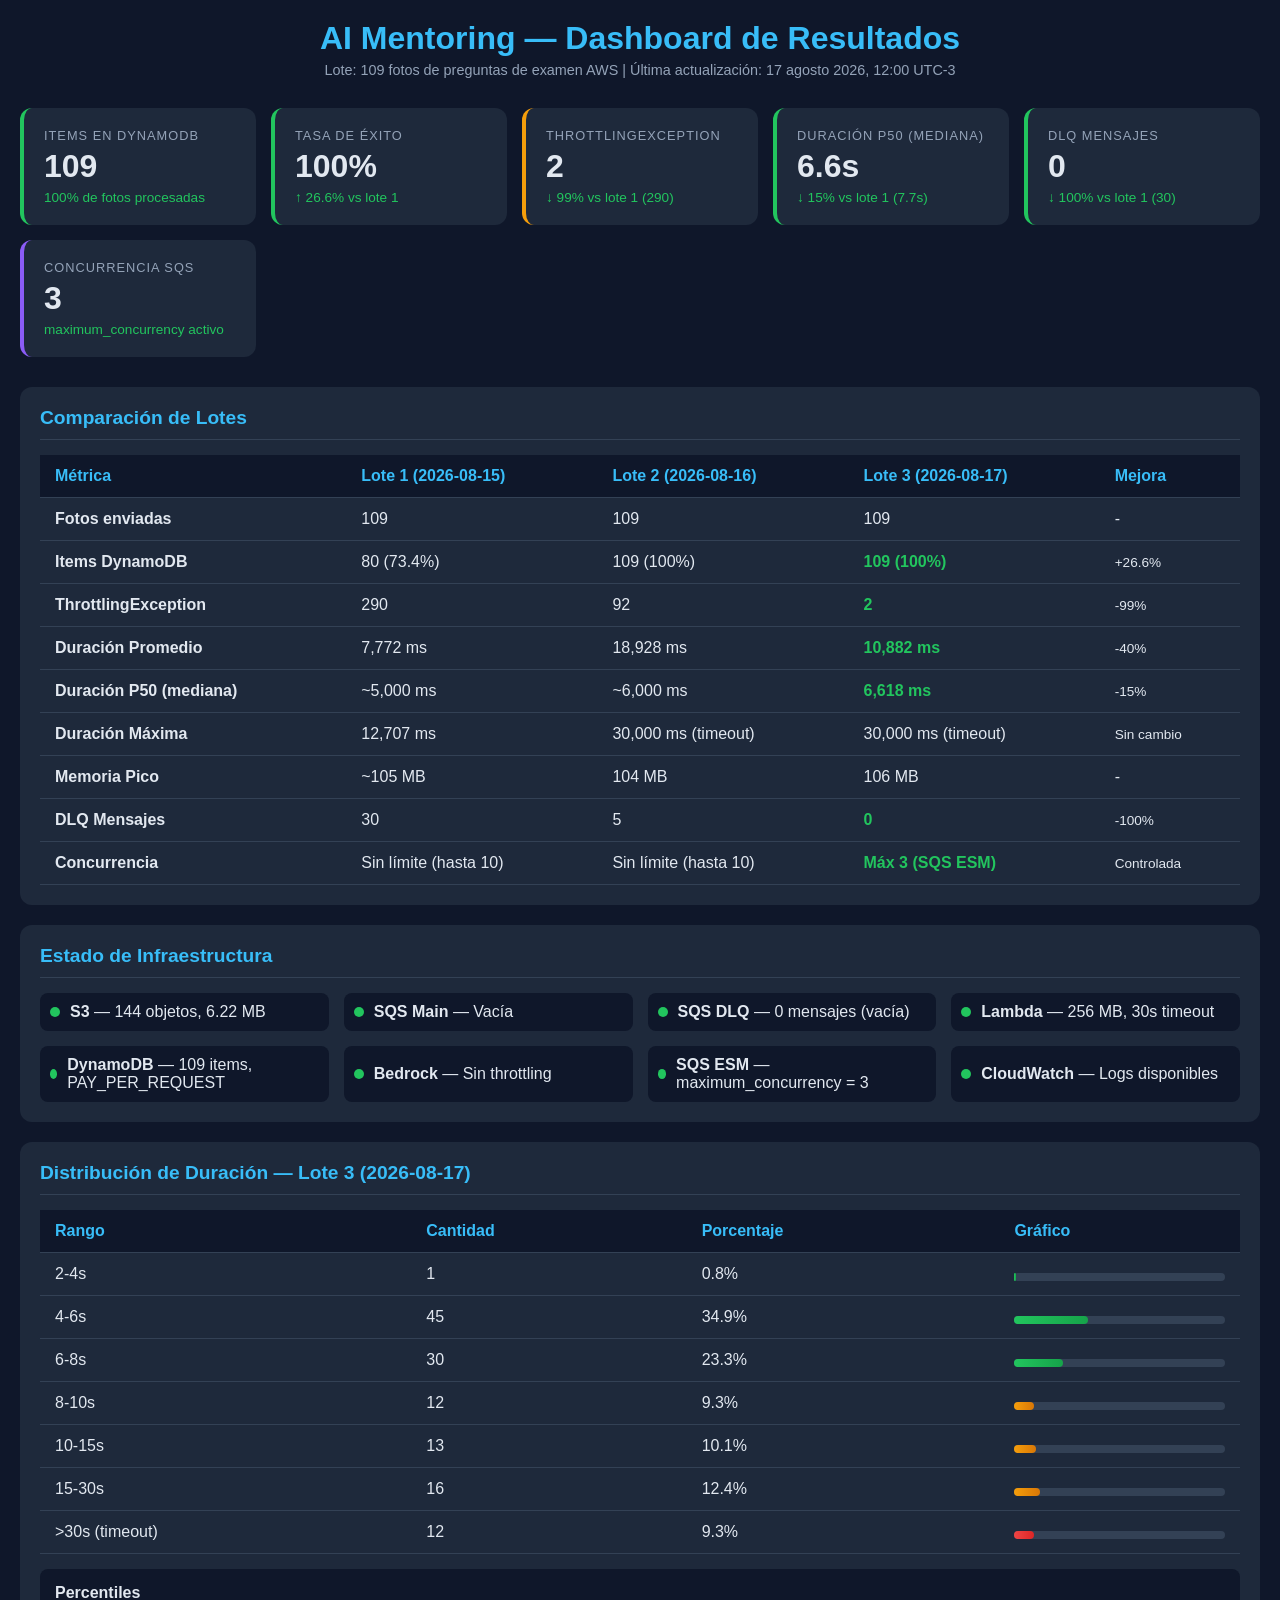
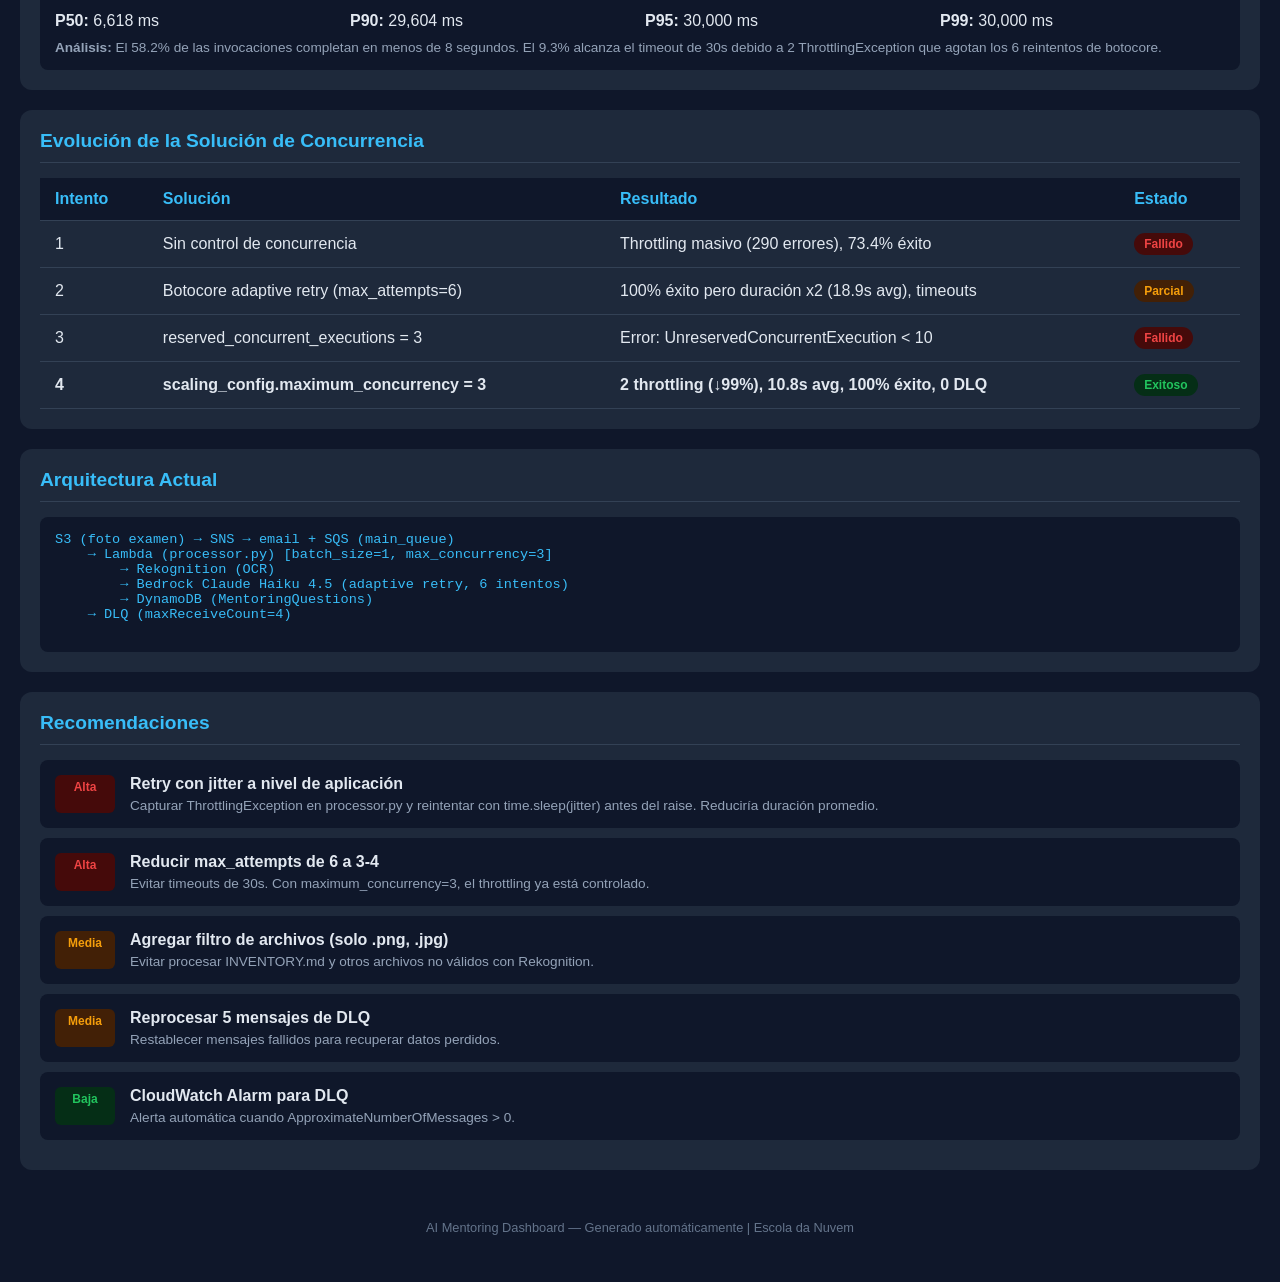
==== doc/dashboard.html @ 00395e4f "docs: record batch 3 results - 109/109 success, throttling -99%, DLQ empty" ====
<!DOCTYPE html>
<html lang="es">
<head>
    <meta charset="UTF-8">
    <meta name="viewport" content="width=device-width, initial-scale=1.0">
    <title>AI Mentoring — Dashboard de Resultados</title>
    <style>
        * { margin: 0; padding: 0; box-sizing: border-box; }
        body { font-family: 'Segoe UI', Tahoma, Geneva, Verdana, sans-serif; background: #0f172a; color: #e2e8f0; padding: 20px; }
        .header { text-align: center; margin-bottom: 30px; }
        .header h1 { font-size: 2rem; color: #38bdf8; margin-bottom: 5px; }
        .header p { color: #94a3b8; font-size: 0.9rem; }
        .kpi-grid { display: grid; grid-template-columns: repeat(auto-fit, minmax(200px, 1fr)); gap: 15px; margin-bottom: 30px; }
        .kpi-card { background: #1e293b; border-radius: 12px; padding: 20px; border-left: 4px solid #38bdf8; }
        .kpi-card.success { border-left-color: #22c55e; }
        .kpi-card.warning { border-left-color: #f59e0b; }
        .kpi-card.danger { border-left-color: #ef4444; }
        .kpi-card.info { border-left-color: #8b5cf6; }
        .kpi-label { font-size: 0.8rem; color: #94a3b8; text-transform: uppercase; letter-spacing: 1px; }
        .kpi-value { font-size: 2rem; font-weight: 700; margin: 5px 0; }
        .kpi-change { font-size: 0.85rem; }
        .kpi-change.positive { color: #22c55e; }
        .kpi-change.negative { color: #ef4444; }
        .section { background: #1e293b; border-radius: 12px; padding: 20px; margin-bottom: 20px; }
        .section h2 { color: #38bdf8; font-size: 1.2rem; margin-bottom: 15px; border-bottom: 1px solid #334155; padding-bottom: 10px; }
        table { width: 100%; border-collapse: collapse; }
        th, td { padding: 12px 15px; text-align: left; border-bottom: 1px solid #334155; }
        th { background: #0f172a; color: #38bdf8; font-weight: 600; }
        tr:hover { background: #334155; }
        .badge { display: inline-block; padding: 4px 10px; border-radius: 20px; font-size: 0.75rem; font-weight: 600; }
        .badge-success { background: #052e16; color: #22c55e; }
        .badge-warning { background: #422006; color: #f59e0b; }
        .badge-danger { background: #450a0a; color: #ef4444; }
        .badge-info { background: #1e1b4b; color: #8b5cf6; }
        .bar-container { background: #334155; border-radius: 4px; height: 8px; margin-top: 5px; }
        .bar { height: 100%; border-radius: 4px; transition: width 0.5s; }
        .bar-success { background: linear-gradient(90deg, #22c55e, #16a34a); }
        .bar-warning { background: linear-gradient(90deg, #f59e0b, #d97706); }
        .comparison-row { display: grid; grid-template-columns: 1fr 1fr 1fr 1fr; gap: 10px; padding: 12px 0; border-bottom: 1px solid #334155; }
        .comparison-label { font-weight: 600; }
        .comparison-before { color: #94a3b8; }
        .comparison-after { color: #22c55e; font-weight: 700; }
        .comparison-change { font-size: 0.85rem; }
        .status-grid { display: grid; grid-template-columns: repeat(auto-fit, minmax(250px, 1fr)); gap: 15px; }
        .status-item { display: flex; align-items: center; gap: 10px; padding: 10px; background: #0f172a; border-radius: 8px; }
        .status-dot { width: 10px; height: 10px; border-radius: 50%; }
        .status-dot.green { background: #22c55e; }
        .status-dot.yellow { background: #f59e0b; }
        .status-dot.red { background: #ef4444; }
        .recommendation { display: flex; gap: 15px; padding: 15px; background: #0f172a; border-radius: 8px; margin-bottom: 10px; }
        .recommendation-priority { min-width: 60px; text-align: center; padding: 5px 10px; border-radius: 6px; font-size: 0.75rem; font-weight: 700; }
        .recommendation-priority.high { background: #450a0a; color: #ef4444; }
        .recommendation-priority.medium { background: #422006; color: #f59e0b; }
        .recommendation-priority.low { background: #052e16; color: #22c55e; }
        .recommendation-text { flex: 1; }
        .recommendation-text h4 { margin-bottom: 5px; }
        .recommendation-text p { color: #94a3b8; font-size: 0.85rem; }
        .footer { text-align: center; margin-top: 30px; padding: 20px; color: #64748b; font-size: 0.8rem; }
    </style>
</head>
<body>
    <div class="header">
        <h1>AI Mentoring — Dashboard de Resultados</h1>
        <p>Lote: 109 fotos de preguntas de examen AWS | Última actualización: 17 agosto 2026, 12:00 UTC-3</p>
    </div>

    <!-- KPIs -->
    <div class="kpi-grid">
        <div class="kpi-card success">
            <div class="kpi-label">Items en DynamoDB</div>
            <div class="kpi-value">109</div>
            <div class="kpi-change positive">100% de fotos procesadas</div>
        </div>
        <div class="kpi-card success">
            <div class="kpi-label">Tasa de Éxito</div>
            <div class="kpi-value">100%</div>
            <div class="kpi-change positive">↑ 26.6% vs lote 1</div>
        </div>
        <div class="kpi-card warning">
            <div class="kpi-label">ThrottlingException</div>
            <div class="kpi-value">2</div>
            <div class="kpi-change positive">↓ 99% vs lote 1 (290)</div>
        </div>
        <div class="kpi-card success">
            <div class="kpi-label">Duración P50 (mediana)</div>
            <div class="kpi-value">6.6s</div>
            <div class="kpi-change positive">↓ 15% vs lote 1 (7.7s)</div>
        </div>
        <div class="kpi-card success">
            <div class="kpi-label">DLQ Mensajes</div>
            <div class="kpi-value">0</div>
            <div class="kpi-change positive">↓ 100% vs lote 1 (30)</div>
        </div>
        <div class="kpi-card info">
            <div class="kpi-label">Concurrencia SQS</div>
            <div class="kpi-value">3</div>
            <div class="kpi-change positive">maximum_concurrency activo</div>
        </div>
    </div>

    <!-- Comparación de Lotes -->
    <div class="section">
        <h2>Comparación de Lotes</h2>
        <table>
            <thead>
                <tr>
                    <th>Métrica</th>
                    <th>Lote 1 (2026-08-15)</th>
                    <th>Lote 2 (2026-08-16)</th>
                    <th>Lote 3 (2026-08-17)</th>
                    <th>Mejora</th>
                </tr>
            </thead>
            <tbody>
                <tr>
                    <td><strong>Fotos enviadas</strong></td>
                    <td>109</td>
                    <td>109</td>
                    <td>109</td>
                    <td>-</td>
                </tr>
                <tr>
                    <td><strong>Items DynamoDB</strong></td>
                    <td>80 (73.4%)</td>
                    <td>109 (100%)</td>
                    <td class="comparison-after">109 (100%)</td>
                    <td class="comparison-change positive">+26.6%</td>
                </tr>
                <tr>
                    <td><strong>ThrottlingException</strong></td>
                    <td>290</td>
                    <td>92</td>
                    <td class="comparison-after">2</td>
                    <td class="comparison-change positive">-99%</td>
                </tr>
                <tr>
                    <td><strong>Duración Promedio</strong></td>
                    <td>7,772 ms</td>
                    <td>18,928 ms</td>
                    <td class="comparison-after">10,882 ms</td>
                    <td class="comparison-change positive">-40%</td>
                </tr>
                <tr>
                    <td><strong>Duración P50 (mediana)</strong></td>
                    <td>~5,000 ms</td>
                    <td>~6,000 ms</td>
                    <td class="comparison-after">6,618 ms</td>
                    <td class="comparison-change positive">-15%</td>
                </tr>
                <tr>
                    <td><strong>Duración Máxima</strong></td>
                    <td>12,707 ms</td>
                    <td>30,000 ms (timeout)</td>
                    <td>30,000 ms (timeout)</td>
                    <td class="comparison-change negative">Sin cambio</td>
                </tr>
                <tr>
                    <td><strong>Memoria Pico</strong></td>
                    <td>~105 MB</td>
                    <td>104 MB</td>
                    <td>106 MB</td>
                    <td>-</td>
                </tr>
                <tr>
                    <td><strong>DLQ Mensajes</strong></td>
                    <td>30</td>
                    <td>5</td>
                    <td class="comparison-after">0</td>
                    <td class="comparison-change positive">-100%</td>
                </tr>
                <tr>
                    <td><strong>Concurrencia</strong></td>
                    <td>Sin límite (hasta 10)</td>
                    <td>Sin límite (hasta 10)</td>
                    <td class="comparison-after">Máx 3 (SQS ESM)</td>
                    <td class="comparison-change positive">Controlada</td>
                </tr>
            </tbody>
        </table>
    </div>

    <!-- Estado de Infraestructura -->
    <div class="section">
        <h2>Estado de Infraestructura</h2>
        <div class="status-grid">
            <div class="status-item">
                <div class="status-dot green"></div>
                <div><strong>S3</strong> — 144 objetos, 6.22 MB</div>
            </div>
            <div class="status-item">
                <div class="status-dot green"></div>
                <div><strong>SQS Main</strong> — Vacía</div>
            </div>
            <div class="status-item">
                <div class="status-dot green"></div>
                <div><strong>SQS DLQ</strong> — 0 mensajes (vacía)</div>
            </div>
            <div class="status-item">
                <div class="status-dot green"></div>
                <div><strong>Lambda</strong> — 256 MB, 30s timeout</div>
            </div>
            <div class="status-item">
                <div class="status-dot green"></div>
                <div><strong>DynamoDB</strong> — 109 items, PAY_PER_REQUEST</div>
            </div>
            <div class="status-item">
                <div class="status-dot green"></div>
                <div><strong>Bedrock</strong> — Sin throttling</div>
            </div>
            <div class="status-item">
                <div class="status-dot green"></div>
                <div><strong>SQS ESM</strong> — maximum_concurrency = 3</div>
            </div>
            <div class="status-item">
                <div class="status-dot green"></div>
                <div><strong>CloudWatch</strong> — Logs disponibles</div>
            </div>
        </div>
    </div>

    <!-- Distribución de Duración -->
    <div class="section">
        <h2>Distribución de Duración — Lote 3 (2026-08-17)</h2>
        <table>
            <thead>
                <tr>
                    <th>Rango</th>
                    <th>Cantidad</th>
                    <th>Porcentaje</th>
                    <th>Gráfico</th>
                </tr>
            </thead>
            <tbody>
                <tr>
                    <td>2-4s</td>
                    <td>1</td>
                    <td>0.8%</td>
                    <td><div class="bar-container"><div class="bar bar-success" style="width: 0.8%"></div></div></td>
                </tr>
                <tr>
                    <td>4-6s</td>
                    <td>45</td>
                    <td>34.9%</td>
                    <td><div class="bar-container"><div class="bar bar-success" style="width: 34.9%"></div></div></td>
                </tr>
                <tr>
                    <td>6-8s</td>
                    <td>30</td>
                    <td>23.3%</td>
                    <td><div class="bar-container"><div class="bar bar-success" style="width: 23.3%"></div></div></td>
                </tr>
                <tr>
                    <td>8-10s</td>
                    <td>12</td>
                    <td>9.3%</td>
                    <td><div class="bar-container"><div class="bar bar-warning" style="width: 9.3%"></div></div></td>
                </tr>
                <tr>
                    <td>10-15s</td>
                    <td>13</td>
                    <td>10.1%</td>
                    <td><div class="bar-container"><div class="bar bar-warning" style="width: 10.1%"></div></div></td>
                </tr>
                <tr>
                    <td>15-30s</td>
                    <td>16</td>
                    <td>12.4%</td>
                    <td><div class="bar-container"><div class="bar bar-warning" style="width: 12.4%"></div></div></td>
                </tr>
                <tr>
                    <td>>30s (timeout)</td>
                    <td>12</td>
                    <td>9.3%</td>
                    <td><div class="bar-container"><div class="bar" style="width: 9.3%; background: linear-gradient(90deg, #ef4444, #dc2626)"></div></div></td>
                </tr>
            </tbody>
        </table>
        <div style="margin-top: 15px; padding: 15px; background: #0f172a; border-radius: 8px;">
            <h4 style="margin-bottom: 10px;">Percentiles</h4>
            <div style="display: grid; grid-template-columns: repeat(4, 1fr); gap: 10px;">
                <div><strong>P50:</strong> 6,618 ms</div>
                <div><strong>P90:</strong> 29,604 ms</div>
                <div><strong>P95:</strong> 30,000 ms</div>
                <div><strong>P99:</strong> 30,000 ms</div>
            </div>
            <p style="margin-top: 10px; color: #94a3b8; font-size: 0.85rem;">
                <strong>Análisis:</strong> El 58.2% de las invocaciones completan en menos de 8 segundos. 
                El 9.3% alcanza el timeout de 30s debido a 2 ThrottlingException que agotan los 6 reintentos de botocore.
            </p>
        </div>
    </div>

    <!-- Evolución de la Solución -->
    <div class="section">
        <h2>Evolución de la Solución de Concurrencia</h2>
        <table>
            <thead>
                <tr>
                    <th>Intento</th>
                    <th>Solución</th>
                    <th>Resultado</th>
                    <th>Estado</th>
                </tr>
            </thead>
            <tbody>
                <tr>
                    <td>1</td>
                    <td>Sin control de concurrencia</td>
                    <td>Throttling masivo (290 errores), 73.4% éxito</td>
                    <td><span class="badge badge-danger">Fallido</span></td>
                </tr>
                <tr>
                    <td>2</td>
                    <td>Botocore adaptive retry (max_attempts=6)</td>
                    <td>100% éxito pero duración x2 (18.9s avg), timeouts</td>
                    <td><span class="badge badge-warning">Parcial</span></td>
                </tr>
                <tr>
                    <td>3</td>
                    <td>reserved_concurrent_executions = 3</td>
                    <td>Error: UnreservedConcurrentExecution < 10</td>
                    <td><span class="badge badge-danger">Fallido</span></td>
                </tr>
                <tr>
                    <td><strong>4</strong></td>
                    <td><strong>scaling_config.maximum_concurrency = 3</strong></td>
                    <td><strong>2 throttling (↓99%), 10.8s avg, 100% éxito, 0 DLQ</strong></td>
                    <td><span class="badge badge-success">Exitoso</span></td>
                </tr>
            </tbody>
        </table>
    </div>

    <!-- Arquitectura Actual -->
    <div class="section">
        <h2>Arquitectura Actual</h2>
        <pre style="background: #0f172a; padding: 15px; border-radius: 8px; overflow-x: auto; font-size: 0.85rem; color: #38bdf8;">
S3 (foto examen) → SNS → email + SQS (main_queue)
    → Lambda (processor.py) [batch_size=1, max_concurrency=3]
        → Rekognition (OCR)
        → Bedrock Claude Haiku 4.5 (adaptive retry, 6 intentos)
        → DynamoDB (MentoringQuestions)
    → DLQ (maxReceiveCount=4)
        </pre>
    </div>

    <!-- Recomendaciones -->
    <div class="section">
        <h2>Recomendaciones</h2>
        <div class="recommendation">
            <div class="recommendation-priority high">Alta</div>
            <div class="recommendation-text">
                <h4>Retry con jitter a nivel de aplicación</h4>
                <p>Capturar ThrottlingException en processor.py y reintentar con time.sleep(jitter) antes del raise. Reduciría duración promedio.</p>
            </div>
        </div>
        <div class="recommendation">
            <div class="recommendation-priority high">Alta</div>
            <div class="recommendation-text">
                <h4>Reducir max_attempts de 6 a 3-4</h4>
                <p>Evitar timeouts de 30s. Con maximum_concurrency=3, el throttling ya está controlado.</p>
            </div>
        </div>
        <div class="recommendation">
            <div class="recommendation-priority medium">Media</div>
            <div class="recommendation-text">
                <h4>Agregar filtro de archivos (solo .png, .jpg)</h4>
                <p>Evitar procesar INVENTORY.md y otros archivos no válidos con Rekognition.</p>
            </div>
        </div>
        <div class="recommendation">
            <div class="recommendation-priority medium">Media</div>
            <div class="recommendation-text">
                <h4>Reprocesar 5 mensajes de DLQ</h4>
                <p>Restablecer mensajes fallidos para recuperar datos perdidos.</p>
            </div>
        </div>
        <div class="recommendation">
            <div class="recommendation-priority low">Baja</div>
            <div class="recommendation-text">
                <h4>CloudWatch Alarm para DLQ</h4>
                <p>Alerta automática cuando ApproximateNumberOfMessages > 0.</p>
            </div>
        </div>
    </div>

    <div class="footer">
        <p>AI Mentoring Dashboard — Generado automáticamente | Escola da Nuvem</p>
    </div>
</body>
</html>
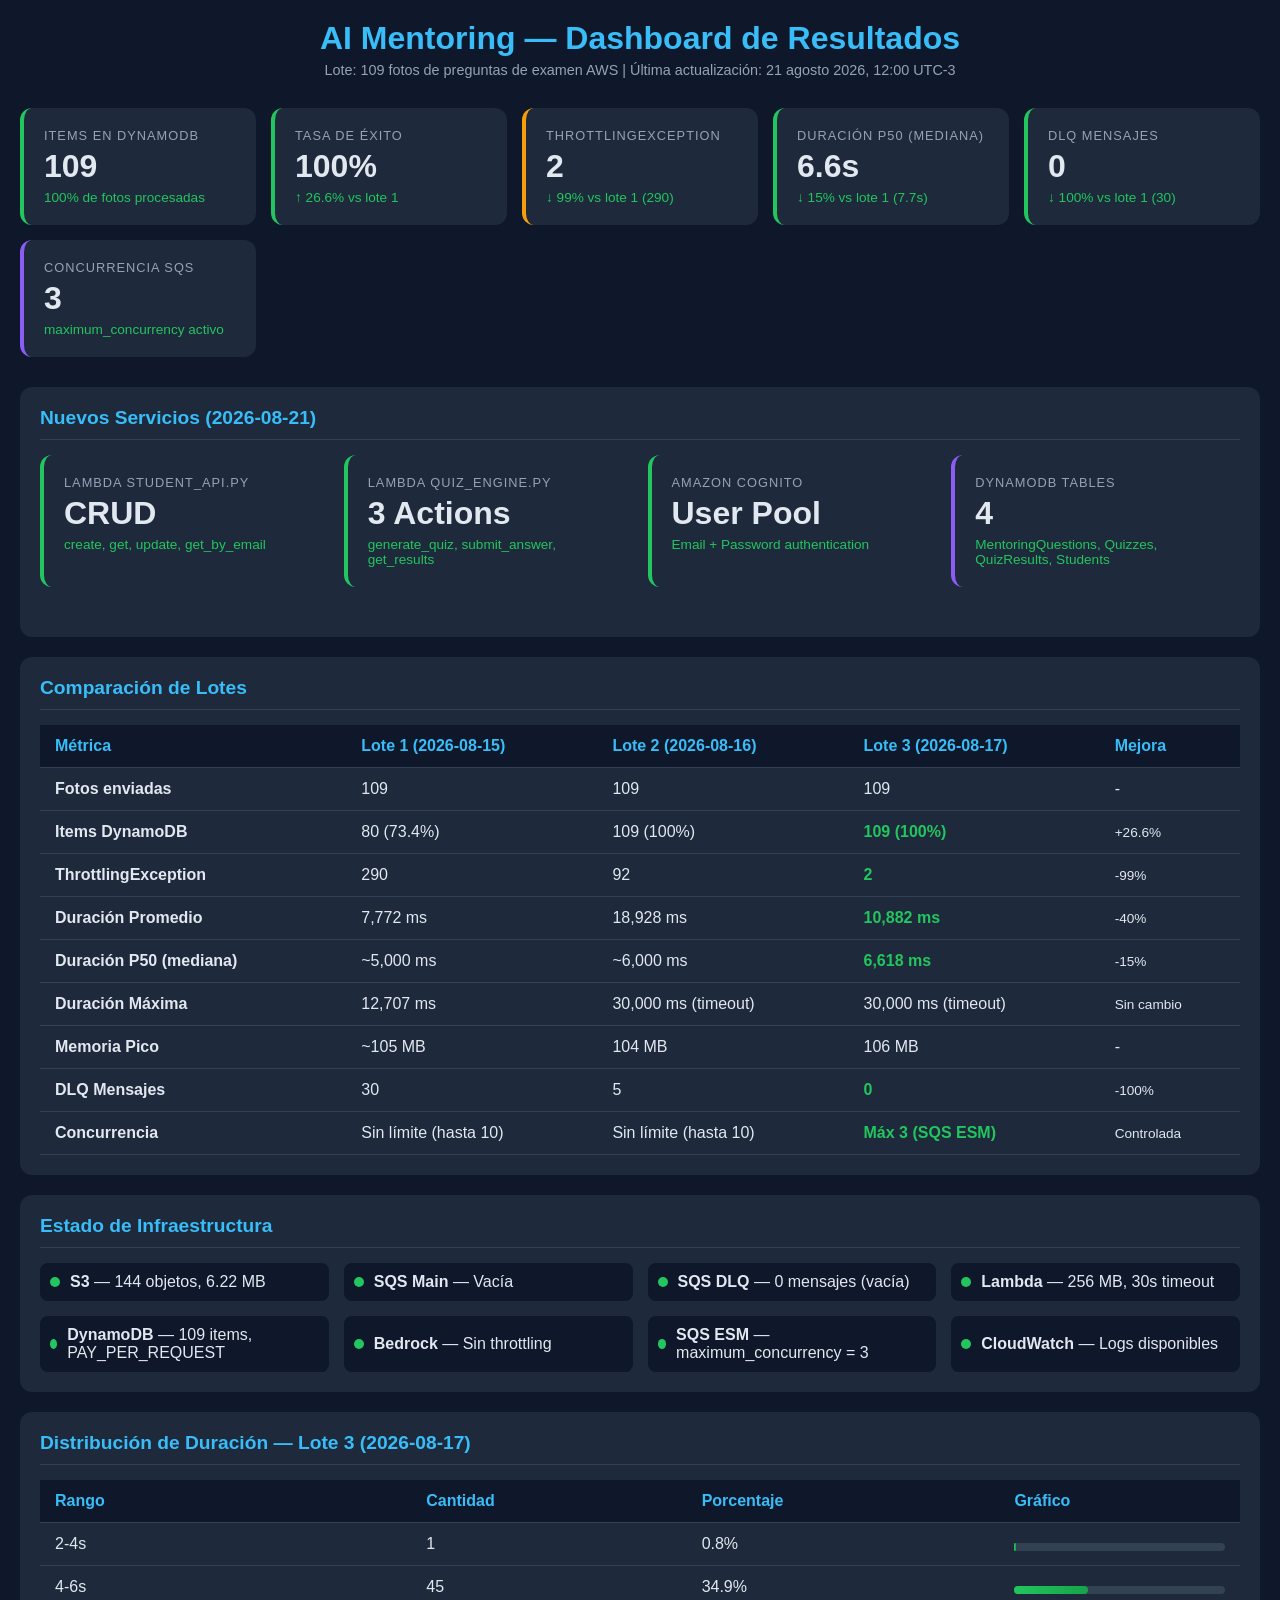
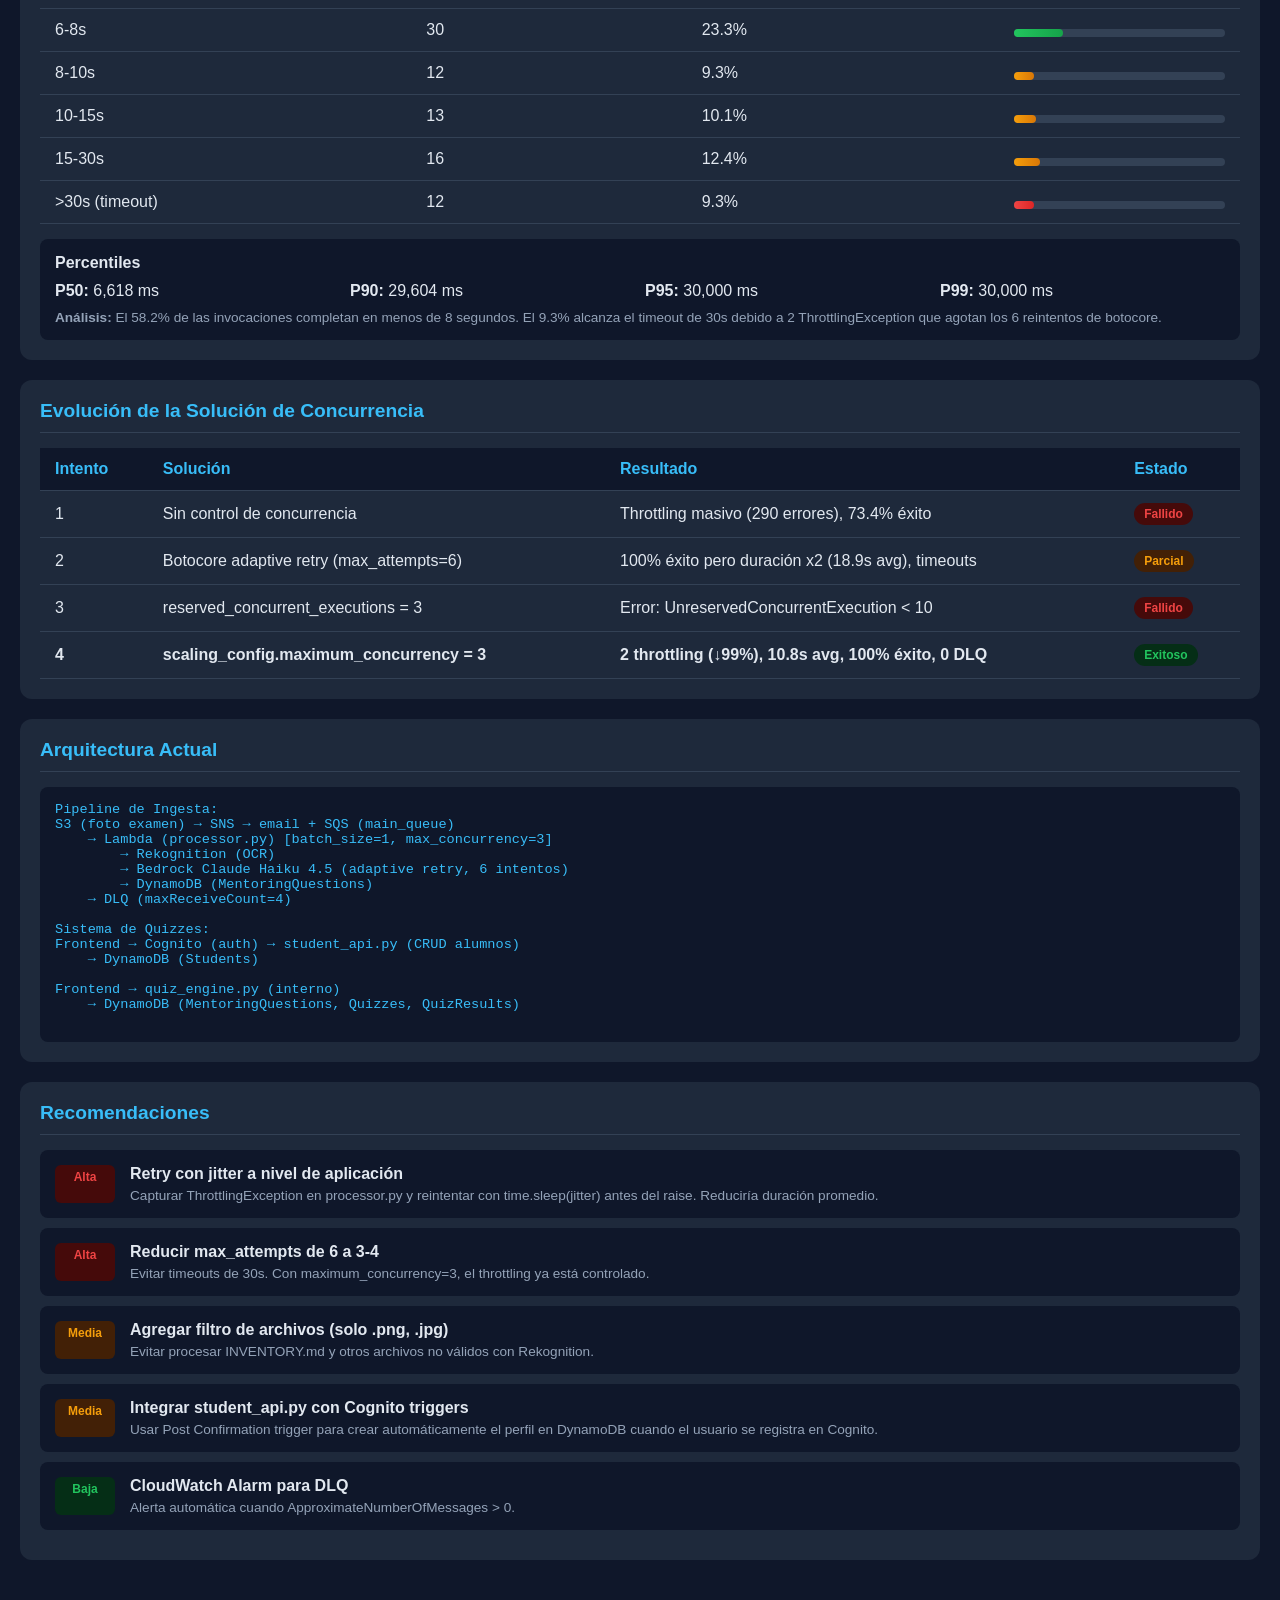
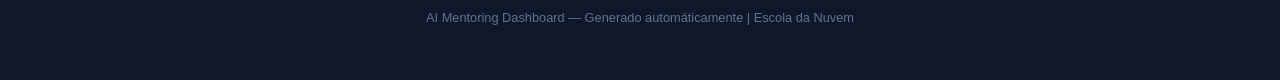
==== commit f15a0e5f: "docs: update architecture and roadmap for student_api and Cognito - doc/status.md: record student_ap" ====
--- a/doc/dashboard.html
+++ b/doc/dashboard.html
@@ -61,7 +61,7 @@
 <body>
     <div class="header">
         <h1>AI Mentoring — Dashboard de Resultados</h1>
-        <p>Lote: 109 fotos de preguntas de examen AWS | Última actualización: 17 agosto 2026, 12:00 UTC-3</p>
+        <p>Lote: 109 fotos de preguntas de examen AWS | Última actualización: 21 agosto 2026, 12:00 UTC-3</p>
     </div>
 
     <!-- KPIs -->
@@ -95,6 +95,33 @@
             <div class="kpi-label">Concurrencia SQS</div>
             <div class="kpi-value">3</div>
             <div class="kpi-change positive">maximum_concurrency activo</div>
+        </div>
+    </div>
+
+    <!-- Nuevos Servicios -->
+    <div class="section">
+        <h2>Nuevos Servicios (2026-08-21)</h2>
+        <div class="kpi-grid">
+            <div class="kpi-card success">
+                <div class="kpi-label">Lambda student_api.py</div>
+                <div class="kpi-value">CRUD</div>
+                <div class="kpi-change positive">create, get, update, get_by_email</div>
+            </div>
+            <div class="kpi-card success">
+                <div class="kpi-label">Lambda quiz_engine.py</div>
+                <div class="kpi-value">3 Actions</div>
+                <div class="kpi-change positive">generate_quiz, submit_answer, get_results</div>
+            </div>
+            <div class="kpi-card success">
+                <div class="kpi-label">Amazon Cognito</div>
+                <div class="kpi-value">User Pool</div>
+                <div class="kpi-change positive">Email + Password authentication</div>
+            </div>
+            <div class="kpi-card info">
+                <div class="kpi-label">DynamoDB Tables</div>
+                <div class="kpi-value">4</div>
+                <div class="kpi-change positive">MentoringQuestions, Quizzes, QuizResults, Students</div>
+            </div>
         </div>
     </div>
 
@@ -335,12 +362,20 @@
     <div class="section">
         <h2>Arquitectura Actual</h2>
         <pre style="background: #0f172a; padding: 15px; border-radius: 8px; overflow-x: auto; font-size: 0.85rem; color: #38bdf8;">
+Pipeline de Ingesta:
 S3 (foto examen) → SNS → email + SQS (main_queue)
     → Lambda (processor.py) [batch_size=1, max_concurrency=3]
         → Rekognition (OCR)
         → Bedrock Claude Haiku 4.5 (adaptive retry, 6 intentos)
         → DynamoDB (MentoringQuestions)
     → DLQ (maxReceiveCount=4)
+
+Sistema de Quizzes:
+Frontend → Cognito (auth) → student_api.py (CRUD alumnos)
+    → DynamoDB (Students)
+
+Frontend → quiz_engine.py (interno)
+    → DynamoDB (MentoringQuestions, Quizzes, QuizResults)
         </pre>
     </div>
 
@@ -371,8 +406,8 @@
         <div class="recommendation">
             <div class="recommendation-priority medium">Media</div>
             <div class="recommendation-text">
-                <h4>Reprocesar 5 mensajes de DLQ</h4>
-                <p>Restablecer mensajes fallidos para recuperar datos perdidos.</p>
+                <h4>Integrar student_api.py con Cognito triggers</h4>
+                <p>Usar Post Confirmation trigger para crear automáticamente el perfil en DynamoDB cuando el usuario se registra en Cognito.</p>
             </div>
         </div>
         <div class="recommendation">
